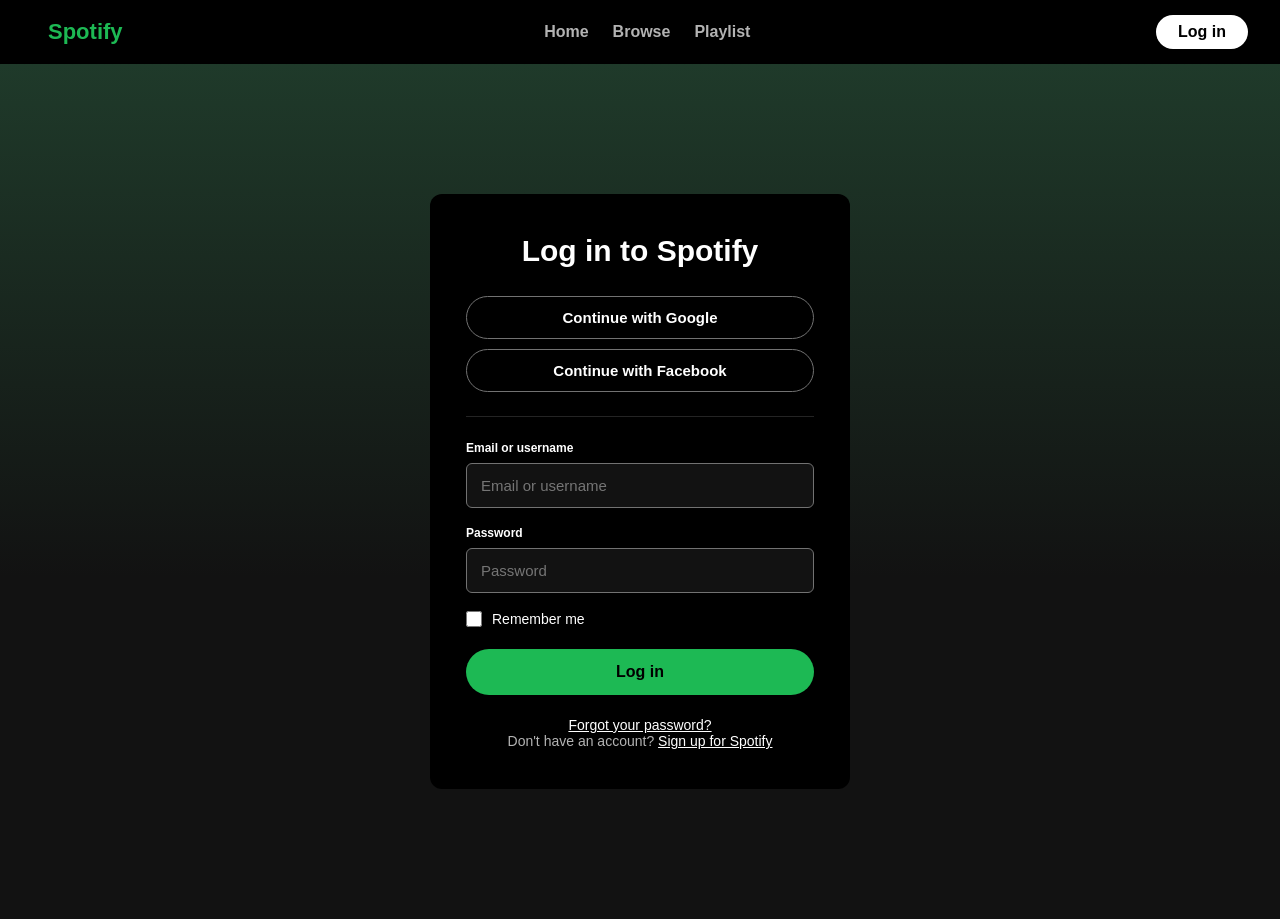
==== login.html @ 13cddebe "Add Login Page" ====
<!DOCTYPE html>
<html lang="en">
<head>
    <meta charset="UTF-8">
    <meta name="viewport" content="width=device-width, initial-scale=1.0">
    <title>Log-in Page</title>
    <link rel="stylesheet" href="style.css">
</head>
<body4>
    <nav class="nav1">
    <a href="index.html" class="logo">Spotify</a>
    <ul class="nav-links1">
      <li><a href="index.html">Home</a></li>
      <li><a href="browse.html">Browse</a></li>
      <li><a href="playlist.html">Playlist</a></li>
    </ul>
    <a href="login.html" class="nav-login1">Log in</a>
  </nav>

  <main class="login-page1">
    <section class="login-card1">
      <h1>Log in to Spotify</h1>

      <button class="social-btn" type="button">Continue with Google</button>
      <button class="social-btn" type="button">Continue with Facebook</button>

      <div class="divider"></div>

      <form action="index.html">
        <div class="field">
          <label for="email">Email or username</label>
          <input type="text" id="email" placeholder="Email or username">
        </div>
        <div class="field">
          <label for="password">Password</label>
          <input type="password" id="password" placeholder="Password">
        </div>
        <label class="remember">
          <input type="checkbox"> Remember me
        </label>
        <button type="submit" class="login-btn1">Log in</button>
      </form>

      <div class="login-links1">
        <p><a href="#">Forgot your password?</a></p>
        <p>Don't have an account? <a href="#">Sign up for Spotify</a></p>
      </div>
    </section>
  </main>
</body4>
</html>
---- style.css ----
/* HOME PAGE */

*{
    margin: 0;
    padding: 0;
    box-sizing: border-box;
}

:root {
  --green: #1DB954;
  --black: #191414;
  --panel: #121212;
  --card: #242020;
  --text: #ffffff;
  --muted: #b3b3b3;
}

body {
    background-color: var(--black);
    color: var(--text);
    font-family: "Montserrat", sans-serif;
}

nav{
    display: flex;
    background-color: black;
    align-items: center;
    justify-content: space-between;
    height: 4rem;
} 

.left-half{
    display: flex;
    color: white;
    align-items: center;
    
}

.logo {
    font-size: 2.5rem;
    margin: 1rem;
    color: white;
}

.home {
    font-size: 1.6rem;
    background-color: #1f1f1f;
    padding: 6px;
    border-radius: 50%;
    transition: 0.2;
}
.home:hover {
    background-color: #434343;
    transform: scale(1.05);
}

.search {
    display: flex;
    background-color: #1f1f1f;
    align-items: center;
    border-radius: 20rem;
    height: 3rem;
    width: 30rem;
    margin: 0 1rem;
}

.search:hover {
    background-color: #434343;
    border: 1px solid rgb(116,116,116);
}
 .search-icon {
    font-size: 1.5rem;
    color:rgb(179,179,179);
    padding: 0 0.7rem;
 }

 .search:hover .search-icon {
    color: white;
 }

 .search-bar {
    width: 75%;
    height: 45%;
    font-size: 1.1rem;
    color: white;
    background-color: #27272700;
    border: none;
    border-right: 1px solid rgb(210, 210, 210);
 }

 .browser {
    font-size: 1.5rem;
    margin: 0 0.7rem;
    transition: 0.2s;
 }

.browser:hover {
    color: white;
    transform: scale(1.2);
}

.right-half {
    display: flex;
    color: white;
    align-items: center;
    width: 47%;
}

.right-half1 {
    display: flex;
    color: rgb(161, 161, 161);
    align-items: center;
    height: 2rem;
    margin: 0 1rem;
    padding: 0 1rem;
    border-right: 1px solid rgb(116,116,116);
}

.nav-text {
    font-size: 0.8rem;
    padding: 0 0.4rem;
    transition: 0.2s;
}

.nav-text:hover {
    color: white;
    transform: scale(1.1);
}

.right-half2 {
    display: flex;
    color: rgb(161, 161, 161);
    align-items: center;
    font-size: 1rem;
}

.login {
    height: 3rem;
    width: 7rem;
    border: none;
    font-size: 1rem;
    color: black;
    background-color: white;
    padding: 0.5rem 1rem;
    border-radius: 2rem;
    margin: 0 0.5rem;
    transition: 0.2s;
}

.login:hover {
    background-color: rgb(203, 200, 200);
    transform: scale(1.05);
}

.main {
    display: flex;
    color: white;
    margin-top: 2vh;
    justify-content: space-around;
    height : 75vh;
}

.main-left {
    width: 28%;
    height: 100%;
    background-color: #121212;
    border-radius: 10px;
}

.main-right {
    width: 70%;
    height: 80%;
    background-color: #121212;
    border-radius: 10px;
}

.library {
    display: flex;
    margin: 1rem 1.5rem;
    justify-content: space-between;
    align-items: center;
}

.library p{
    font-weight: 600;
}

.library div {
    font-size: 2rem;
    color: rgb(180,180,180);
    background-color: #2f2f2f;
    border-radius: 30rem;
    justify-content: center;
    align-items: center;
    height: 2rem;
    width: 2rem;
    display: flex;
    padding: 8px;
    transition: 0.2s;
}

.library div:hover {
    background-color: white;
    transform: scale(1.1);
}

.box-container {
    margin-top: 1rem;
    height: 100%;
}

.box {
    height: 25%;
    width: 96%;
    border-radius: 10px;
    background-color: #1f1f1f;
    margin: 1rem 0 1rem 0;
}

.box h4{
    font-weight: 600;
    font: 0.9rem;
    padding: 1rem 0 0.5rem 1rem;
}

.box p {
    font-size: 0.8rem;
    padding-left: 1rem;
}

.box button {
    background-color: white;
    color: black;
    font-weight: 600;
    padding: 0.5rem 0.8rem;
    margin: 1rem 0 0 1rem;
    border-radius: 25rem;
    transition: 0.2s;
}

.box button:hover {
    background-color: rgb(203, 200, 200);
    transform: scale(1.05);
}

.music-card img{
    height: 8rem;
    width: 8rem;
    object-fit: cover;
    object-position: center;
    border-radius: 5px;
}

.music-card {
    width: 8.5rem;
    padding: 0.2rem;
    border-radius: 5px;
    position: relative;
    background-color: #000000;
    transition: 0.2s;
}

.music-card:hover {
    background-color: #222;
    transform: scale(1.05);
}

.music-section {
    margin: 0.4rem 0 0.8rem 0.8rem;
}

.songs {
    display: flex;
    overflow-x: auto;
    margin: 1.2rem 0;
}

.img-title{
    margin: 0.7rem 0;
}

.img-description{
    font-size: 0.8rem;
    color: rgb(161, 161, 161);
}

.music-play-btn {
    font-size: 2.7rem;
    position: absolute;
    color: rgb(32,234,32);
    background-color: #1f1f1f;
    width: 2.7rem;
    display: flex;
    border-radius: 50%;
    transform: translate(5rem, -1.8rem);
    opacity: 0;
    transition: 0.2s;
}

.music-card:hover .music-play-btn {
    opacity: 1;
    transform: translate(5rem, -2rem);
}

/* PLAYLIST PAGE */

.body1 {
  font-family: "Montserrat", sans-serif;
  background-color: var(--black);
  color: var(--text);
}

a {
  color: inherit;
  text-decoration: none;
}

ul {
  list-style: none;
}

img {
  display: block;
}
.navbar {
  display: flex;
  align-items: center;
  gap: 24px;
  padding: 12px 20px;
  background-color: var(--panel);
  border-bottom: 1px solid #2a2a2a;
}

.logo1 {
  font-size: 20px;
  font-weight: 700;
  color: var(--green);
}

.nav-links {
  display: flex;
  gap: 24px;
  font-size: 14px;
  font-weight: 600;
}

.nav-links a:hover {
  color: var(--green);
}

.search-box {
  flex: 1;
  max-width: 420px;
}

.search-box input {
  width: 100%;
  padding: 10px 16px;
  border: none;
  border-radius: 20px;
  background-color: #2b2f3a;
  color: var(--text);
  font-size: 13px;
  outline: none;
}

.btn-pill {
  margin-left: auto;
  padding: 8px 22px;
  border-radius: 20px;
  background-color: var(--text);
  color: var(--black);
  font-size: 14px;
  font-weight: 700;
}

.btn-pill:hover {
  background-color: var(--green);
  color: var(--text);
}

.layout {
  display: flex;
  min-height: 500px;
}

.sidebar {
  width: 230px;
  padding: 16px 10px;
  background-color: var(--panel);
}

.side-menu a {
  display: block;
  padding: 10px 12px;
  border-radius: 6px;
  font-size: 14px;
  font-weight: 600;
  color: var(--muted);
}

.side-menu a:hover,
.side-menu a.active {
  background-color: #262b36;
  color: var(--text);
}

.side-heading {
  margin: 20px 12px 10px;
  font-size: 14px;
  color: var(--muted);
}

.side-item {
  display: flex;
  align-items: center;
  gap: 10px;
  padding: 8px 12px;
  border-radius: 6px;
}

.side-item:hover,
.active-item {
  background-color: #262b36;
}

.side-item img {
  width: 36px;
  height: 36px;
  border-radius: 4px;
  object-fit: cover;
}

.side-item strong {
  display: block;
  font-size: 13px;
}

.side-item span {
  font-size: 11px;
  color: var(--muted);
}

.active-item strong {
  color: var(--green);
}

.content {
  flex: 1;
  padding: 20px 28px;
  background: linear-gradient(180deg, #3a2417 0%, var(--black) 320px);
}

.back-link {
  font-size: 12px;
  color: var(--muted);
}

.back-link:hover {
  color: var(--text);
}

#playlist-hero {
  display: flex;
  align-items: flex-end;
  gap: 24px;
  margin: 16px 0 28px;
}

.cover {
  width: 180px;
  height: 180px;
  object-fit: cover;
  border-radius: 6px;
  box-shadow: 0 8px 24px rgba(0, 0, 0, 0.5);
}

.small-label {
  font-size: 12px;
  color: var(--muted);
}

#playlist-hero h1 {
  margin: 6px 0;
  font-size: 44px;
}

.description {
  font-size: 14px;
}

.meta {
  margin: 10px 0 16px;
  font-size: 13px;
  color: var(--muted);
}

.meta strong {
  color: var(--text);
}

.hero-buttons {
  display: flex;
  gap: 12px;
}

.btn-play,
.btn-outline {
  padding: 10px 28px;
  border: none;
  border-radius: 24px;
  font-size: 14px;
  font-weight: 700;
  cursor: pointer;
}

.btn-play {
  background-color: var(--green);
  color: var(--black);
}

.btn-play:hover {
  background-color: #1ed760;
  transform: scale(1.05);
}

.btn-outline {
  background-color: transparent;
  border: 1px solid var(--muted);
  color: var(--text);
}

.btn-outline:hover {
  border-color: var(--text);
}

.track-table {
  width: 100%;
  border-collapse: collapse;
  font-size: 13px;
}

.track-table th {
  padding: 10px 8px;
  text-align: left;
  color: var(--muted);
  font-weight: 600;
  border-bottom: 1px solid #333;
}

.track-table td {
  padding: 8px;
  border-bottom: 1px solid #2a2a2a;
  color: var(--muted);
}

.track-table td:nth-child(2) {
  display: flex;
  align-items: center;
  gap: 12px;
  color: var(--text);
}

.track-table td img {
  width: 36px;
  height: 36px;
  border-radius: 4px;
  object-fit: cover;
}

.track-table tbody tr:hover {
  background-color: rgba(255, 255, 255, 0.08);
}

.footer {
  padding: 28px 28px 16px;
  background-color: var(--panel);
}

.footer-top {
  display: flex;
  justify-content: space-between;
  gap: 24px;
  padding-bottom: 20px;
  border-bottom: 1px solid #2a2a2a;
}

.footer-col h4 {
  margin-bottom: 10px;
  font-size: 13px;
}

.footer-col a {
  display: block;
  margin-bottom: 6px;
  font-size: 12px;
  color: var(--muted);
}

.footer-col a:hover,
.footer-bottom a:hover {
  color: var(--green);
}

.footer-bottom {
  display: flex;
  justify-content: space-between;
  padding-top: 14px;
  font-size: 11px;
  color: var(--muted);
}

.footer-bottom a {
  margin-left: 16px;
}

/* Player */

.player-bar{
  width: 100%;
  height: 5rem;
  margin-top: 0.2rem;
  display: flex;
  align-items: centre;
  justify-content: space-between;
  background-color: #000000;
}

.music-controller{
  display:flex;
  flex-direction: column;
  align-items: center;
}

.player{
  display:flex;
  align-items: center;
}

.player-btns{
  font-size: 1.1rem;
  margin: 0.4rem 1rem;
  color: rgb(178, 178, 178);
  cursor: pointer;
}

.player-btns:hover{
  transform: scale(1.02);
  color: #c9c8c8;
}

#play{
  font-size: 2.3rem;
  color: white;
}

#progressBar{
  appearance: none;
  width:600px;
  height:3px;
  background-color: #333;
  border-radius: 5px;
  cursor: pointer;
}

input[type='range']::-webkit-slider-thumb{
  appearance: none;
  width: 10px;
  height:10px;
  background-color: white;
  border-radius: 10px;
}


.now-bar{
  color: white;
  display: flex;
  align-items: center;
}

.player-bar img{
  height: 4rem;
  width: 4rem;
  border-radius: 10px;
  padding: 0.3rem;
}

.img-title-info{
  font-size: 0.9rem;
}

.img-des-info{
  font-size: 0.8rem;
  color: #acacac;
}

/* Log In */

:root {
  --bg: #121212;
  --surface-2: #242424;
  --text: #ffffff;
  --muted: #b3b3b3;
  --green: #1db954;
  --green-hover: #1ed760;
}

.body4 {
  background: var(--bg);
  color: var(--text);
  font-family: "Segoe UI", "Helvetica Neue", Arial, sans-serif;
  line-height: 1.5;
}

a { 
  color: inherit; 
  text-decoration: none; }

a:focus-visible, button:focus-visible, input:focus-visible {
  outline: 2px solid var(--green);
  outline-offset: 2px;
}

.nav1 {
  display: flex;
  align-items: center;
  justify-content: space-between;
  gap: 24px;
  padding: 14px 32px;
  background: #000;
}
.logo { font-size: 22px; font-weight: 800; color: var(--green); }
.nav-links1 { display: flex; gap: 24px; list-style: none; }
.nav-links1 a { color: var(--muted); font-weight: 600; }
.nav-links1 a:hover { color: var(--text); }
.nav-login1 {
  background: var(--text);
  color: #000;
  padding: 8px 22px;
  border-radius: 999px;
  font-weight: 700;
}

/* Login */
.login-page1 {
  min-height: 95vh;
  display: flex;
  align-items: center;
  justify-content: center;
  padding: 18px 10px;
  background: linear-gradient(180deg, #1f3a2a 0%, var(--bg) 60%);
}

.login-card1 {
  width: 80%;
  max-width: 420px;
  background: #000;
  border-radius: 12px;
  padding: 40px 36px;
}

.login-card1 h1 { 
  font-size: 30px; 
  text-align: center; 
  margin-bottom: 28px; 
}

.social-btn {
  display: block;
  width: 100%;
  padding: 12px;
  margin-bottom: 10px;
  background: none;
  color: var(--text);
  border: 1px solid #727272;
  border-radius: 999px;
  font-size: 15px;
  font-weight: 700;
  cursor: pointer;
}

.social-btn:hover { 
  border-color: var(--text); 
}

.divider { 
  height: 1px; 
  background: var(--surface-2); 
  margin: 24px 0; 
}

.field { 
  margin-bottom: 18px; 
}

.field label { 
  display: block; 
  font-size: 12px; 
  font-weight: 600; 
  margin-bottom: 8px; 
}

.field input {
  width: 100%;
  padding: 13px 14px;
  background: var(--bg);
  border: 1px solid #727272;
  border-radius: 6px;
  color: var(--text);
  font-size: 15px;
}

.field input:hover { border-color: var(--text); }

.remember {
  display: flex;
  align-items: center;
  gap: 10px;
  font-size: 14px;
  margin-bottom: 22px;
}

.remember input { accent-color: var(--green); width: 16px; height: 16px; }

.login-btn1 {
  width: 100%;
  padding: 14px;
  background: var(--green);
  color: #000;
  border: none;
  border-radius: 999px;
  font-size: 16px;
  font-weight: 800;
  cursor: pointer;
}
.login-btn1:hover { background: var(--green-hover); transform: scale(1.02); }

.login-links1 { text-align: center; margin-top: 22px; font-size: 14px; color: var(--muted); }
.login-links1 a { color: var(--text); text-decoration: underline; }
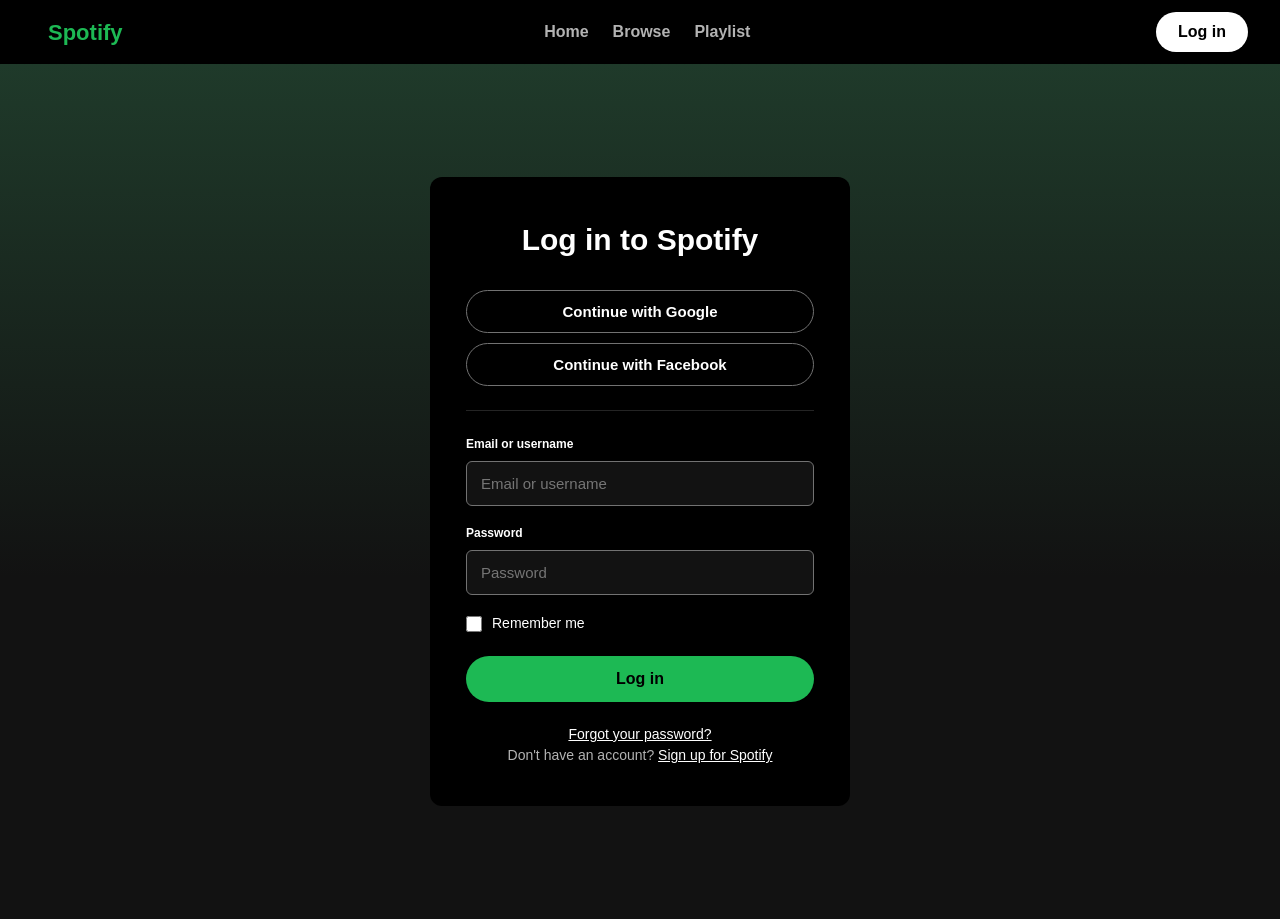
==== commit fad9b909: "Fix login page styling" ====
--- a/login.html
+++ b/login.html
@@ -6,7 +6,7 @@
     <title>Log-in Page</title>
     <link rel="stylesheet" href="style.css">
 </head>
-<body4>
+<body class="body4">
     <nav class="nav1">
     <a href="index.html" class="logo">Spotify</a>
     <ul class="nav-links1">
@@ -47,5 +47,5 @@
       </div>
     </section>
   </main>
-</body4>
+</body>
 </html>
